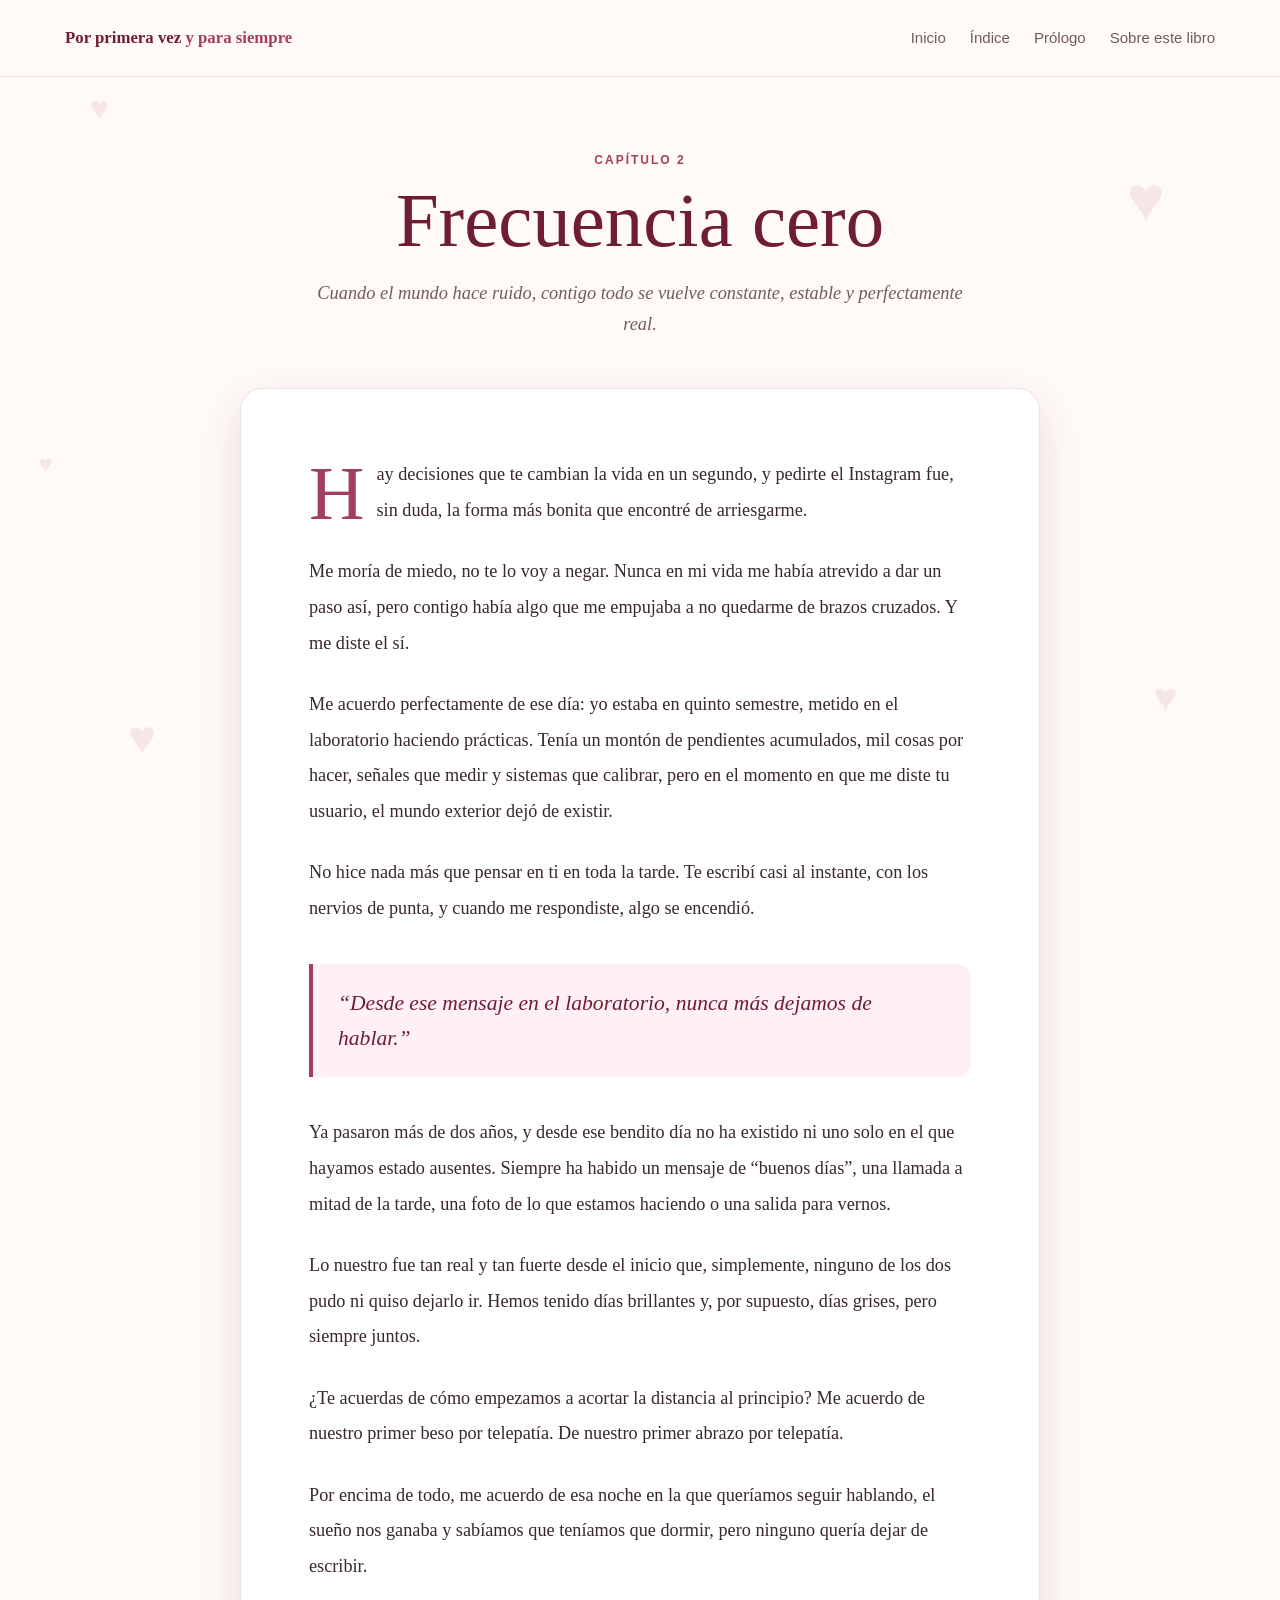
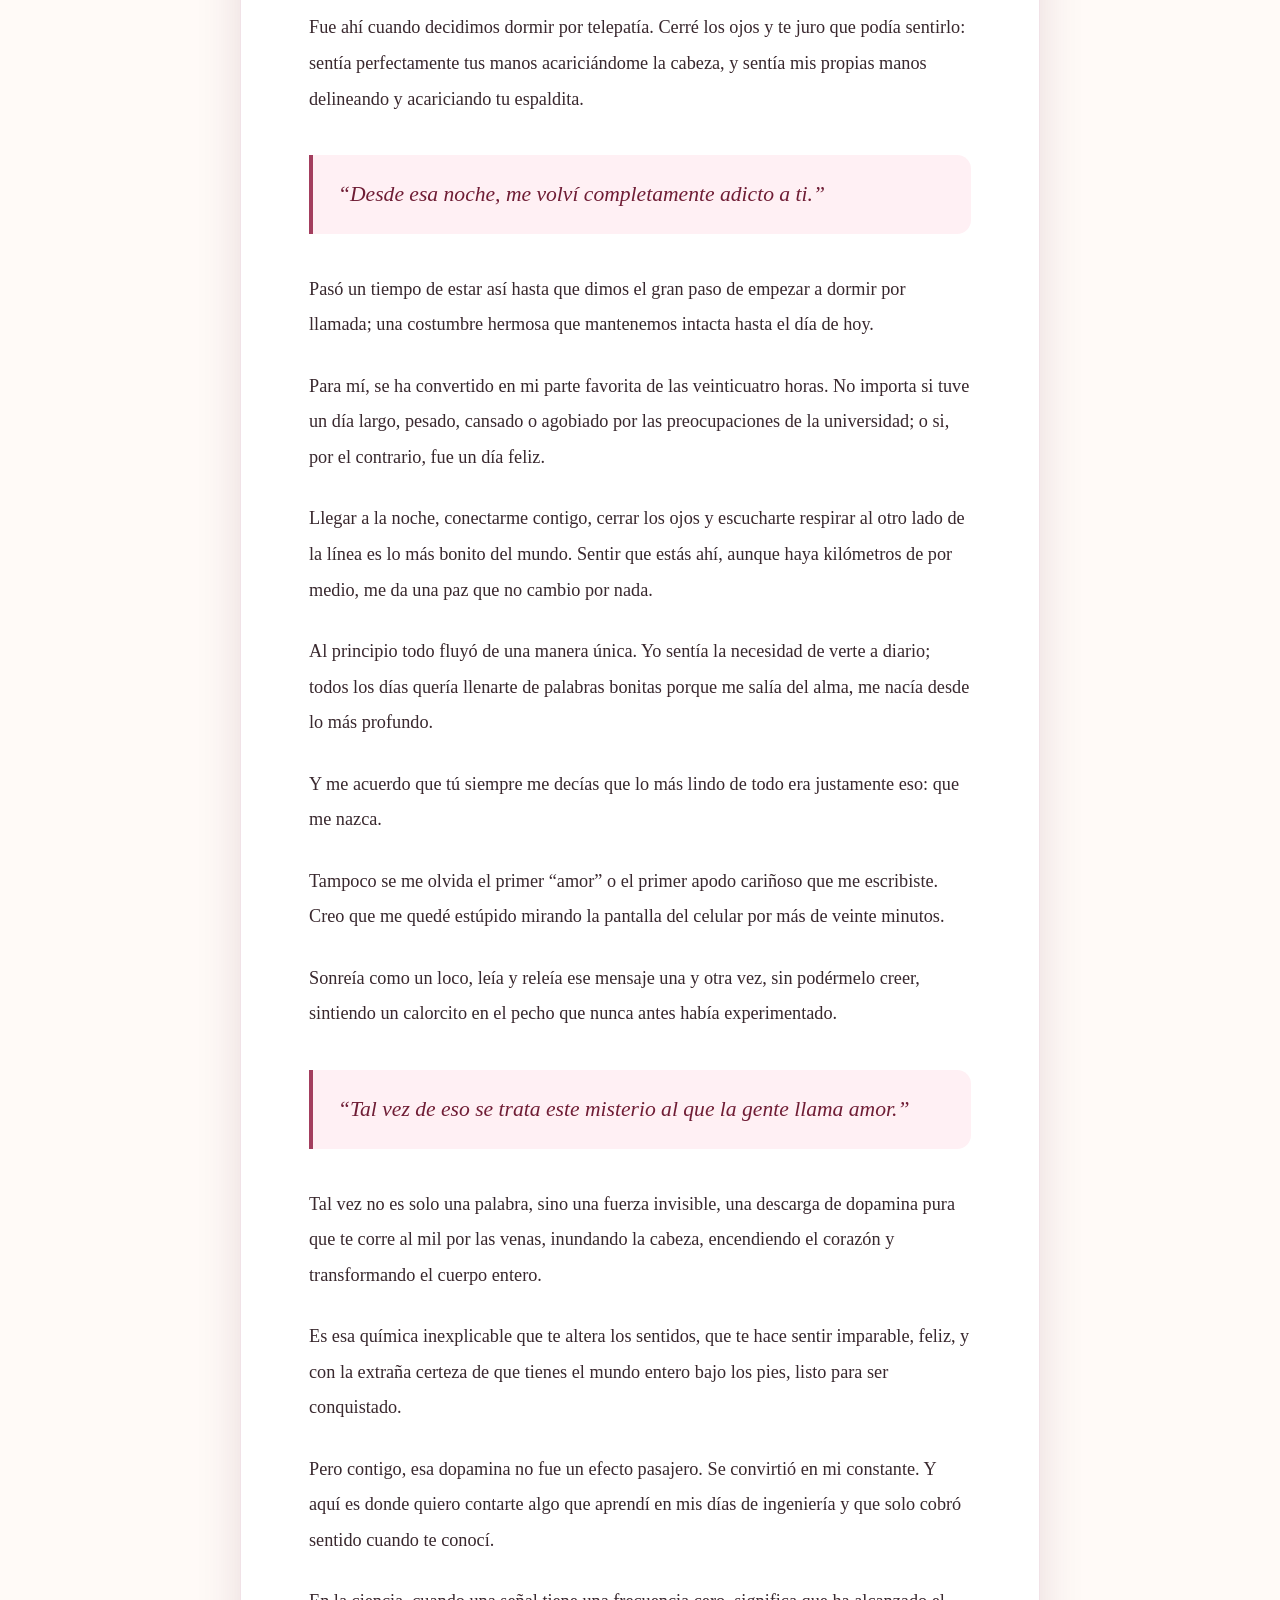
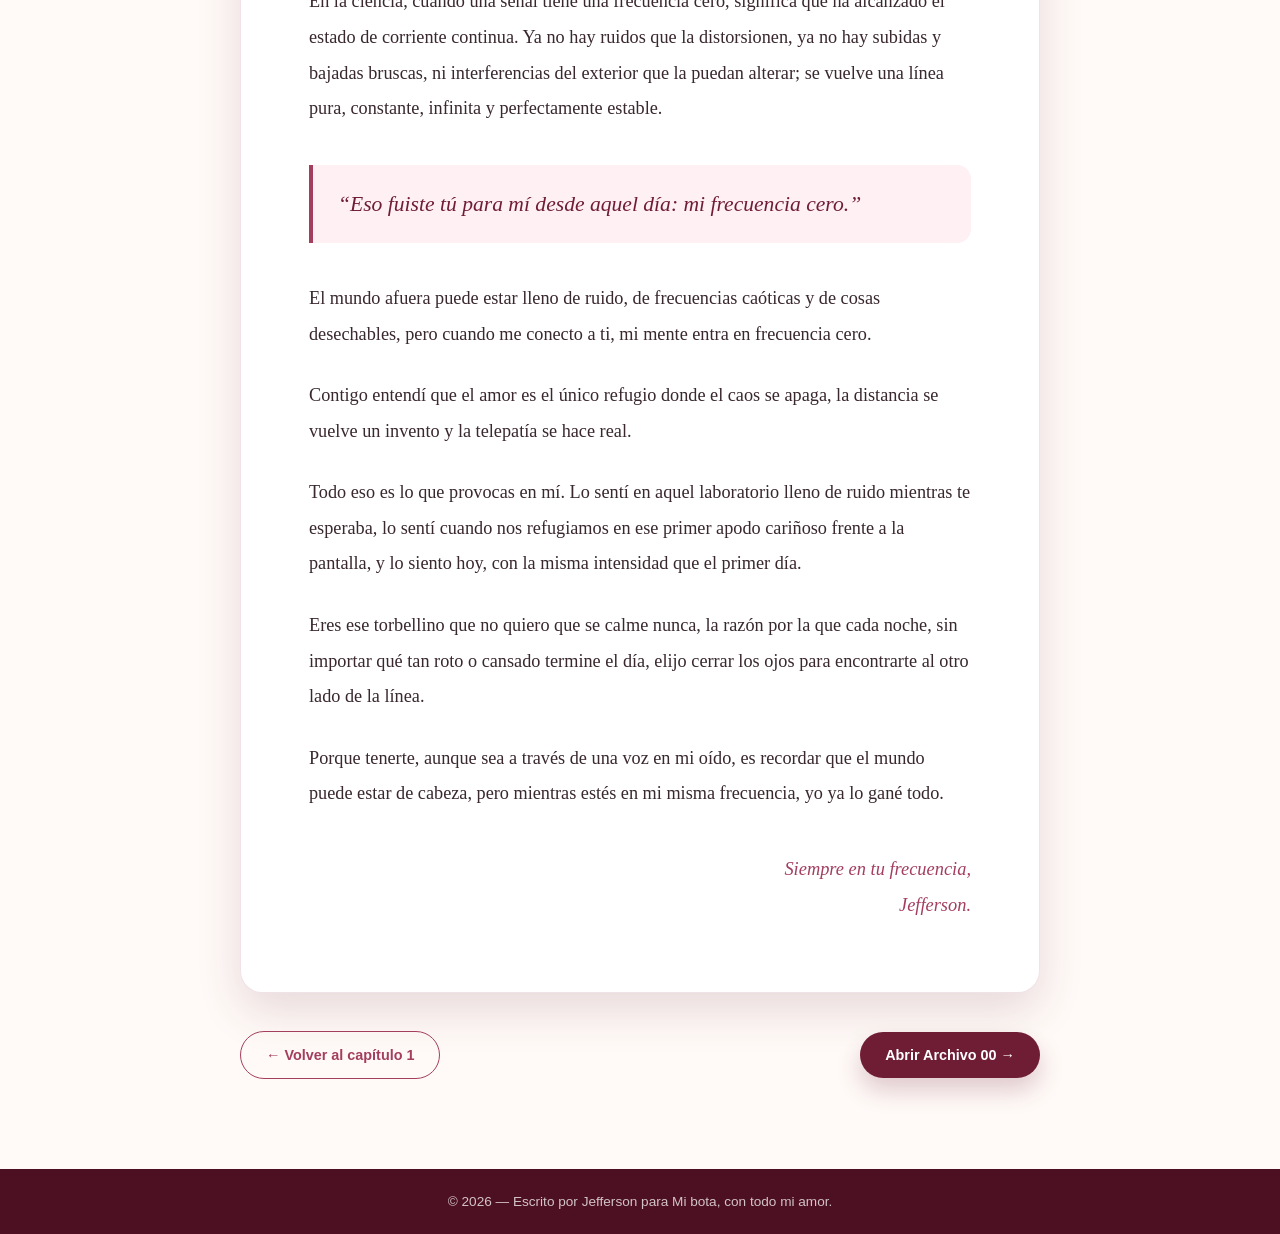
==== capitulos/capitulo-02.html @ 3b8f0e84 "Add files via upload" ====
<!DOCTYPE html>
<html lang="es">
<head>
  <meta charset="UTF-8">
  <meta name="viewport" content="width=device-width, initial-scale=1.0">

  <meta
    name="description"
    content="Capítulo 2 del libro Por primera vez y para siempre."
  >

  <title>Capítulo 2 | Por primera vez y para siempre</title>

  <!-- ARCHIVOS CSS -->
  <link rel="stylesheet" href="../css/variables.css">
  <link rel="stylesheet" href="../css/base.css">
  <link rel="stylesheet" href="../css/componentes.css">
  <link rel="stylesheet" href="../css/lectura.css">
  <link rel="stylesheet" href="../css/responsive.css">
</head>

<body>

  <!-- CORAZONES DE FONDO -->
  <div class="corazones-fondo" aria-hidden="true">
    <span>♥</span>
    <span>♥</span>
    <span>♥</span>
    <span>♥</span>
    <span>♥</span>
  </div>

  <!-- MENÚ SUPERIOR -->
  <header class="encabezado">
    <nav class="navegacion contenedor">

      <a href="../index.html" class="logo">
        Por primera vez <span>y para siempre</span>
      </a>

      <button
        class="boton-menu"
        id="botonMenu"
        aria-label="Abrir menú"
        aria-expanded="false"
      >
        ☰
      </button>

      <ul class="menu" id="menu">
        <li>
          <a href="../index.html">Inicio</a>
        </li>

        <li>
          <a href="../indice.html">Índice</a>
        </li>

        <li>
          <a href="prologo.html">Prólogo</a>
        </li>

        <li>
          <a href="../acerca-del-libro.html">Sobre este libro</a>
        </li>
      </ul>

    </nav>
  </header>

  <!-- CONTENIDO DEL CAPÍTULO -->
  <main class="pagina-lectura">

    <section class="contenedor-lectura">

      <!-- TÍTULO -->
      <header class="encabezado-capitulo">

        <p class="etiqueta-capitulo">
          Capítulo 2
        </p>

        <h1 class="titulo-capitulo">
          Frecuencia cero
        </h1>

        <p class="resumen-capitulo">
          Cuando el mundo hace ruido, contigo todo se vuelve
          constante, estable y perfectamente real.
        </p>

      </header>

      <!-- TEXTO -->
      <article class="texto-libro">

        <p>
          Hay decisiones que te cambian la vida en un segundo, y pedirte
          el Instagram fue, sin duda, la forma más bonita que encontré
          de arriesgarme.
        </p>

        <p>
          Me moría de miedo, no te lo voy a negar. Nunca en mi vida me había
          atrevido a dar un paso así, pero contigo había algo que me empujaba
          a no quedarme de brazos cruzados. Y me diste el sí.
        </p>

        <p>
          Me acuerdo perfectamente de ese día: yo estaba en quinto semestre,
          metido en el laboratorio haciendo prácticas. Tenía un montón de
          pendientes acumulados, mil cosas por hacer, señales que medir y
          sistemas que calibrar, pero en el momento en que me diste tu usuario,
          el mundo exterior dejó de existir.
        </p>

        <p>
          No hice nada más que pensar en ti en toda la tarde. Te escribí casi
          al instante, con los nervios de punta, y cuando me respondiste,
          algo se encendió.
        </p>

        <div class="frase-destacada">
          “Desde ese mensaje en el laboratorio,
          nunca más dejamos de hablar.”
        </div>

        <p>
          Ya pasaron más de dos años, y desde ese bendito día no ha existido
          ni uno solo en el que hayamos estado ausentes. Siempre ha habido un
          mensaje de “buenos días”, una llamada a mitad de la tarde, una foto
          de lo que estamos haciendo o una salida para vernos.
        </p>

        <p>
          Lo nuestro fue tan real y tan fuerte desde el inicio que,
          simplemente, ninguno de los dos pudo ni quiso dejarlo ir.
          Hemos tenido días brillantes y, por supuesto, días grises,
          pero siempre juntos.
        </p>

        <p>
          ¿Te acuerdas de cómo empezamos a acortar la distancia al principio?
          Me acuerdo de nuestro primer beso por telepatía. De nuestro primer
          abrazo por telepatía.
        </p>

        <p>
          Por encima de todo, me acuerdo de esa noche en la que queríamos
          seguir hablando, el sueño nos ganaba y sabíamos que teníamos que
          dormir, pero ninguno quería dejar de escribir.
        </p>

        <p>
          Fue ahí cuando decidimos dormir por telepatía. Cerré los ojos y te
          juro que podía sentirlo: sentía perfectamente tus manos acariciándome
          la cabeza, y sentía mis propias manos delineando y acariciando
          tu espaldita.
        </p>

        <div class="frase-destacada">
          “Desde esa noche, me volví completamente adicto a ti.”
        </div>

        <p>
          Pasó un tiempo de estar así hasta que dimos el gran paso de empezar
          a dormir por llamada; una costumbre hermosa que mantenemos intacta
          hasta el día de hoy.
        </p>

        <p>
          Para mí, se ha convertido en mi parte favorita de las veinticuatro
          horas. No importa si tuve un día largo, pesado, cansado o agobiado
          por las preocupaciones de la universidad; o si, por el contrario,
          fue un día feliz.
        </p>

        <p>
          Llegar a la noche, conectarme contigo, cerrar los ojos y escucharte
          respirar al otro lado de la línea es lo más bonito del mundo.
          Sentir que estás ahí, aunque haya kilómetros de por medio,
          me da una paz que no cambio por nada.
        </p>

        <p>
          Al principio todo fluyó de una manera única. Yo sentía la necesidad
          de verte a diario; todos los días quería llenarte de palabras bonitas
          porque me salía del alma, me nacía desde lo más profundo.
        </p>

        <p>
          Y me acuerdo que tú siempre me decías que lo más lindo de todo era
          justamente eso: que me nazca.
        </p>

        <p>
          Tampoco se me olvida el primer “amor” o el primer apodo cariñoso
          que me escribiste. Creo que me quedé estúpido mirando la pantalla
          del celular por más de veinte minutos.
        </p>

        <p>
          Sonreía como un loco, leía y releía ese mensaje una y otra vez,
          sin podérmelo creer, sintiendo un calorcito en el pecho que nunca
          antes había experimentado.
        </p>

        <div class="frase-destacada">
          “Tal vez de eso se trata este misterio
          al que la gente llama amor.”
        </div>

        <p>
          Tal vez no es solo una palabra, sino una fuerza invisible, una
          descarga de dopamina pura que te corre al mil por las venas,
          inundando la cabeza, encendiendo el corazón y transformando
          el cuerpo entero.
        </p>

        <p>
          Es esa química inexplicable que te altera los sentidos, que te hace
          sentir imparable, feliz, y con la extraña certeza de que tienes el
          mundo entero bajo los pies, listo para ser conquistado.
        </p>

        <p>
          Pero contigo, esa dopamina no fue un efecto pasajero.
          Se convirtió en mi constante. Y aquí es donde quiero contarte
          algo que aprendí en mis días de ingeniería y que solo cobró
          sentido cuando te conocí.
        </p>

        <p>
          En la ciencia, cuando una señal tiene una frecuencia cero,
          significa que ha alcanzado el estado de corriente continua.
          Ya no hay ruidos que la distorsionen, ya no hay subidas y bajadas
          bruscas, ni interferencias del exterior que la puedan alterar;
          se vuelve una línea pura, constante, infinita y perfectamente estable.
        </p>

        <div class="frase-destacada">
          “Eso fuiste tú para mí desde aquel día:
          mi frecuencia cero.”
        </div>

        <p>
          El mundo afuera puede estar lleno de ruido, de frecuencias caóticas
          y de cosas desechables, pero cuando me conecto a ti, mi mente entra
          en frecuencia cero.
        </p>

        <p>
          Contigo entendí que el amor es el único refugio donde el caos se apaga,
          la distancia se vuelve un invento y la telepatía se hace real.
        </p>

        <p>
          Todo eso es lo que provocas en mí. Lo sentí en aquel laboratorio
          lleno de ruido mientras te esperaba, lo sentí cuando nos refugiamos
          en ese primer apodo cariñoso frente a la pantalla, y lo siento hoy,
          con la misma intensidad que el primer día.
        </p>

        <p>
          Eres ese torbellino que no quiero que se calme nunca, la razón por la
          que cada noche, sin importar qué tan roto o cansado termine el día,
          elijo cerrar los ojos para encontrarte al otro lado de la línea.
        </p>

        <p>
          Porque tenerte, aunque sea a través de una voz en mi oído, es recordar
          que el mundo puede estar de cabeza, pero mientras estés en mi misma
          frecuencia, yo ya lo gané todo.
        </p>

        <p class="firma-capitulo">
          Siempre en tu frecuencia,<br>
          Jefferson.
        </p>

      </article>

      <!-- NAVEGACIÓN: CAPÍTULO 1 ← CAPÍTULO 2 → ARCHIVO 00 -->
      <nav class="navegacion-lectura" aria-label="Navegación del libro">

        <a href="capitulo-01.html" class="boton boton-secundario">
          ← Volver al capítulo 1
        </a>

        <a href="nota-mapa-del-tiempo.html" class="boton boton-principal">
          Abrir Archivo 00 →
        </a>

      </nav>

    </section>

  </main>

  <!-- PIE DE PÁGINA -->
  <footer class="pie-pagina">
    <p>
      © 2026 — Escrito por Jefferson para Mi bota, con todo mi amor.
    </p>
  </footer>

  <script src="../js/main.js"></script>

</body>
</html>
---- css/variables.css ----
:root {
  /* Colores principales */
  --color-vino: #6f1d35;
  --color-vino-oscuro: #4d1022;
  --color-rosa-oscuro: #a33e5e;
  --color-rosa: #e9a9bc;
  --color-rosa-claro: #fff0f4;
  --color-crema: #fffaf7;
  --color-blanco: #ffffff;
  --color-texto: #39282e;
  --color-texto-suave: #725a61;

  /* Tipografías */
  --fuente-titulos: Georgia, "Times New Roman", serif;
  --fuente-texto: "Segoe UI", Arial, sans-serif;
  --fuente-romantica: Georgia, "Times New Roman", serif;

  /* Tamaños generales */
  --ancho-contenido: 1150px;
  --ancho-lectura: 800px;

  /* Bordes y sombras */
  --borde-suave: 1px solid rgba(163, 62, 94, 0.15);
  --sombra-suave: 0 18px 45px rgba(90, 22, 47, 0.14);
  --radio-grande: 22px;
  --radio-boton: 999px;

  /* Transiciones */
  --transicion: 0.3s ease;
}
---- css/base.css ----
* {
  margin: 0;
  padding: 0;
  box-sizing: border-box;
}

html {
  scroll-behavior: smooth;
}

body {
  background-color: var(--color-crema);
  color: var(--color-texto);
  font-family: var(--fuente-texto);
  overflow-x: hidden;
}

a {
  color: inherit;
  text-decoration: none;
}

img {
  display: block;
  max-width: 100%;
}

button {
  font: inherit;
}

.contenedor {
  width: min(var(--ancho-contenido), 90%);
  margin: 0 auto;
}

/* Corazones decorativos del fondo */

.corazones-fondo {
  position: fixed;
  inset: 0;
  z-index: -1;
  overflow: hidden;
  pointer-events: none;
}

.corazones-fondo span {
  position: absolute;
  color: rgba(163, 62, 94, 0.10);
  font-size: 2rem;
  animation: flotar 10s ease-in-out infinite;
}

.corazones-fondo span:nth-child(1) {
  top: 10%;
  left: 7%;
  font-size: 2rem;
}

.corazones-fondo span:nth-child(2) {
  top: 18%;
  right: 9%;
  font-size: 4rem;
  animation-delay: 1s;
}

.corazones-fondo span:nth-child(3) {
  bottom: 15%;
  left: 10%;
  font-size: 3rem;
  animation-delay: 3s;
}

.corazones-fondo span:nth-child(4) {
  bottom: 20%;
  right: 8%;
  font-size: 2.5rem;
  animation-delay: 2s;
}

.corazones-fondo span:nth-child(5) {
  top: 50%;
  left: 3%;
  font-size: 1.5rem;
  animation-delay: 4s;
}

@keyframes flotar {
  0%,
  100% {
    transform: translateY(0) rotate(0deg);
  }

  50% {
    transform: translateY(-22px) rotate(10deg);
  }
}
---- css/componentes.css ----
/* =========================
   MENÚ SUPERIOR
========================= */

.encabezado {
  position: fixed;
  top: 0;
  left: 0;
  width: 100%;
  z-index: 100;

  background: rgba(255, 250, 247, 0.92);
  border-bottom: var(--borde-suave);
  backdrop-filter: blur(12px);
}

.navegacion {
  min-height: 76px;

  display: flex;
  justify-content: space-between;
  align-items: center;
  gap: 25px;
}

.logo {
  color: var(--color-vino);
  font-family: var(--fuente-titulos);
  font-size: 1.05rem;
  font-weight: bold;
}

.logo span {
  color: var(--color-rosa-oscuro);
}

.menu {
  display: flex;
  align-items: center;
  gap: 24px;
  list-style: none;
}

.menu a {
  color: var(--color-texto-suave);
  font-size: 0.94rem;
  transition: var(--transicion);
}

.menu a:hover {
  color: var(--color-rosa-oscuro);
}

.boton-menu {
  display: none;
  border: none;
  background: transparent;
  color: var(--color-vino);
  cursor: pointer;
  font-size: 1.8rem;
}

/* =========================
   PORTADA
========================= */

.portada {
  min-height: 100vh;
  padding: 145px 0 85px;

  display: grid;
  grid-template-columns: 1.1fr 0.9fr;
  align-items: center;
  gap: 60px;
}

.etiqueta {
  color: var(--color-rosa-oscuro);
  font-size: 0.75rem;
  font-weight: bold;
  letter-spacing: 2px;
  margin-bottom: 20px;
  text-transform: uppercase;
}

.portada h1 {
  color: var(--color-vino);
  font-family: var(--fuente-titulos);
  font-size: clamp(3.3rem, 6vw, 6.3rem);
  font-weight: normal;
  line-height: 0.96;
  margin-bottom: 25px;
}

.subtitulo {
  max-width: 600px;
  color: var(--color-texto-suave);
  font-family: var(--fuente-romantica);
  font-size: clamp(1rem, 2vw, 1.18rem);
  line-height: 1.8;
  margin-bottom: 22px;
}

.firma {
  color: var(--color-rosa-oscuro);
  font-family: var(--fuente-romantica);
  font-size: 1.1rem;
  font-style: italic;
  margin-bottom: 35px;
}

/* =========================
   BOTONES
========================= */

.grupo-botones {
  display: flex;
  flex-wrap: wrap;
  gap: 14px;
}

.boton {
  display: inline-flex;
  align-items: center;
  justify-content: center;

  padding: 15px 25px;
  border-radius: var(--radio-boton);

  font-size: 0.9rem;
  font-weight: bold;

  transition: var(--transicion);
}

.boton-principal {
  background-color: var(--color-vino);
  box-shadow: 0 12px 25px rgba(111, 29, 53, 0.22);
  color: var(--color-blanco);
}

.boton-principal:hover {
  background-color: var(--color-vino-oscuro);
  transform: translateY(-4px);
}

.boton-secundario {
  border: 1px solid var(--color-rosa-oscuro);
  color: var(--color-rosa-oscuro);
}

.boton-secundario:hover {
  background-color: var(--color-rosa-claro);
  transform: translateY(-4px);
}

/* =========================
   LIBRO DECORATIVO
========================= */

.libro-visual {
  display: flex;
  justify-content: center;
}

.libro-portada {
  width: min(390px, 100%);
  aspect-ratio: 0.68;

  position: relative;
  overflow: hidden;

  display: flex;
  flex-direction: column;
  justify-content: space-between;

  padding: 42px 35px;

  background:
    linear-gradient(135deg, rgba(255, 255, 255, 0.14), transparent),
    linear-gradient(145deg, #962f50, var(--color-vino-oscuro));

  border-radius: 8px 22px 22px 8px;

  box-shadow:
    -12px 14px 0 #42101f,
    18px 24px 45px rgba(65, 11, 29, 0.28);

  color: var(--color-blanco);
  transform: rotate(4deg);
  transition: var(--transicion);
}

.libro-portada:hover {
  transform: rotate(0deg) translateY(-10px);
}

.libro-portada::before {
  content: "";
  position: absolute;
  top: -130px;
  right: -120px;

  width: 280px;
  height: 280px;

  border: 1px solid rgba(255, 255, 255, 0.22);
  border-radius: 50%;
}

.libro-portada::after {
  content: "♥";
  position: absolute;
  right: 25px;
  bottom: 18px;

  color: rgba(255, 255, 255, 0.11);
  font-size: 7rem;
}

.libro-etiqueta {
  position: relative;
  z-index: 1;

  margin-bottom: 22px;

  font-size: 0.68rem;
  letter-spacing: 3px;
  opacity: 0.85;
  text-transform: uppercase;
}

.libro-portada h2 {
  position: relative;
  z-index: 1;

  font-family: var(--fuente-titulos);
  font-size: clamp(2.3rem, 4vw, 4rem);
  font-weight: normal;
  line-height: 1;
}

.libro-frase {
  position: relative;
  z-index: 1;

  border-top: 1px solid rgba(255, 255, 255, 0.28);
  padding-top: 20px;

  font-family: var(--fuente-romantica);
  font-size: 1rem;
  font-style: italic;
}

/* =========================
   FRASE FINAL
========================= */

.frase-inicio {
  padding: 80px 0;

  background: linear-gradient(
    180deg,
    var(--color-rosa-claro),
    var(--color-crema)
  );

  text-align: center;
}

.frase-inicio p {
  max-width: 760px;
  margin: 0 auto;

  color: var(--color-vino);
  font-family: var(--fuente-romantica);
  font-size: clamp(1.4rem, 3vw, 2.2rem);
  font-style: italic;
  line-height: 1.5;
}

/* =========================
   PIE DE PÁGINA
========================= */

.pie-pagina {
  padding: 25px 15px;

  background-color: var(--color-vino-oscuro);
  color: rgba(255, 255, 255, 0.75);

  font-size: 0.85rem;
  text-align: center;
}
---- css/lectura.css ----
/* =========================================
   PÁGINAS DE LECTURA:
   PRÓLOGO Y CAPÍTULOS
========================================= */

.pagina-lectura {
  min-height: 100vh;
  padding: 150px 0 90px;
}

.contenedor-lectura {
  width: min(var(--ancho-lectura), 90%);
  margin: 0 auto;
}

.encabezado-capitulo {
  max-width: 650px;
  margin: 0 auto 48px;
  text-align: center;
}

.etiqueta-capitulo {
  display: inline-block;
  margin-bottom: 16px;

  color: var(--color-rosa-oscuro);
  font-size: 0.75rem;
  font-weight: bold;
  letter-spacing: 2px;
  text-transform: uppercase;
}

.titulo-capitulo {
  margin-bottom: 18px;

  color: var(--color-vino);
  font-family: var(--fuente-titulos);
  font-size: clamp(2.8rem, 6vw, 5rem);
  font-weight: normal;
  line-height: 1;
}

.resumen-capitulo {
  color: var(--color-texto-suave);
  font-family: var(--fuente-romantica);
  font-size: clamp(1rem, 2vw, 1.15rem);
  font-style: italic;
  line-height: 1.7;
}

/* Caja donde se lee el texto */

.texto-libro {
  padding: clamp(30px, 6vw, 68px);

  background-color: var(--color-blanco);
  border: var(--borde-suave);
  border-radius: var(--radio-grande);
  box-shadow: var(--sombra-suave);

  color: var(--color-texto);
  font-family: var(--fuente-romantica);
  font-size: clamp(1rem, 2vw, 1.14rem);
  line-height: 1.95;
}

.texto-libro p {
  margin-bottom: 26px;
}

.texto-libro p:last-child {
  margin-bottom: 0;
}

/* Letra grande al inicio del primer párrafo */

.texto-libro p:first-child::first-letter {
  float: left;
  padding-top: 12px;
  padding-right: 12px;

  color: var(--color-rosa-oscuro);
  font-family: var(--fuente-titulos);
  font-size: 4.8rem;
  line-height: 0.65;
}

/* Frases importantes */

.frase-destacada {
  margin: 38px 0;
  padding: 22px 25px;

  border-left: 4px solid var(--color-rosa-oscuro);
  border-radius: 0 14px 14px 0;
  background-color: var(--color-rosa-claro);

  color: var(--color-vino);
  font-family: var(--fuente-romantica);
  font-size: clamp(1.1rem, 2.5vw, 1.35rem);
  font-style: italic;
  line-height: 1.6;
}

/* Firma dentro del texto */

.firma-capitulo {
  margin-top: 40px;

  color: var(--color-rosa-oscuro);
  font-family: var(--fuente-romantica);
  font-size: 1.15rem;
  font-style: italic;
  text-align: right;
}

/* Botones para pasar entre páginas */

.navegacion-lectura {
  display: flex;
  justify-content: space-between;
  align-items: center;
  gap: 16px;

  margin-top: 38px;
}

/* Celular */

@media (max-width: 650px) {
  .pagina-lectura {
    padding: 115px 0 70px;
  }

  .encabezado-capitulo {
    margin-bottom: 35px;
  }

  .navegacion-lectura {
    flex-direction: column;
  }

  .navegacion-lectura .boton {
    width: 100%;
  }

  .texto-libro p:first-child::first-letter {
    font-size: 4.1rem;
  }
}
---- css/responsive.css ----
/* TABLET */

@media (max-width: 900px) {
  .portada {
    grid-template-columns: 1fr;
    gap: 45px;
    text-align: center;
  }

  .subtitulo {
    margin-right: auto;
    margin-left: auto;
  }

  .grupo-botones {
    justify-content: center;
  }

  .libro-portada {
    width: min(340px, 85%);
  }
}

/* CELULAR */

@media (max-width: 650px) {
  .navegacion {
    min-height: 68px;
  }

  .boton-menu {
    display: block;
  }

  .menu {
    position: absolute;
    top: 68px;
    left: 0;

    display: none;
    flex-direction: column;
    gap: 20px;

    width: 100%;
    padding: 26px 0;

    background: rgba(255, 250, 247, 0.98);
    border-bottom: var(--borde-suave);
  }

  .menu.activo {
    display: flex;
  }

  .portada {
    min-height: auto;
    padding: 115px 0 70px;
  }

  .portada h1 {
    font-size: clamp(3rem, 15vw, 4.4rem);
  }

  .libro-portada {
    width: 270px;
    padding: 32px 26px;
  }

  .libro-portada h2 {
    font-size: 2.35rem;
  }

  .grupo-botones {
    flex-direction: column;
  }

  .boton {
    width: 100%;
  }

  .frase-inicio {
    padding: 65px 0;
  }
}
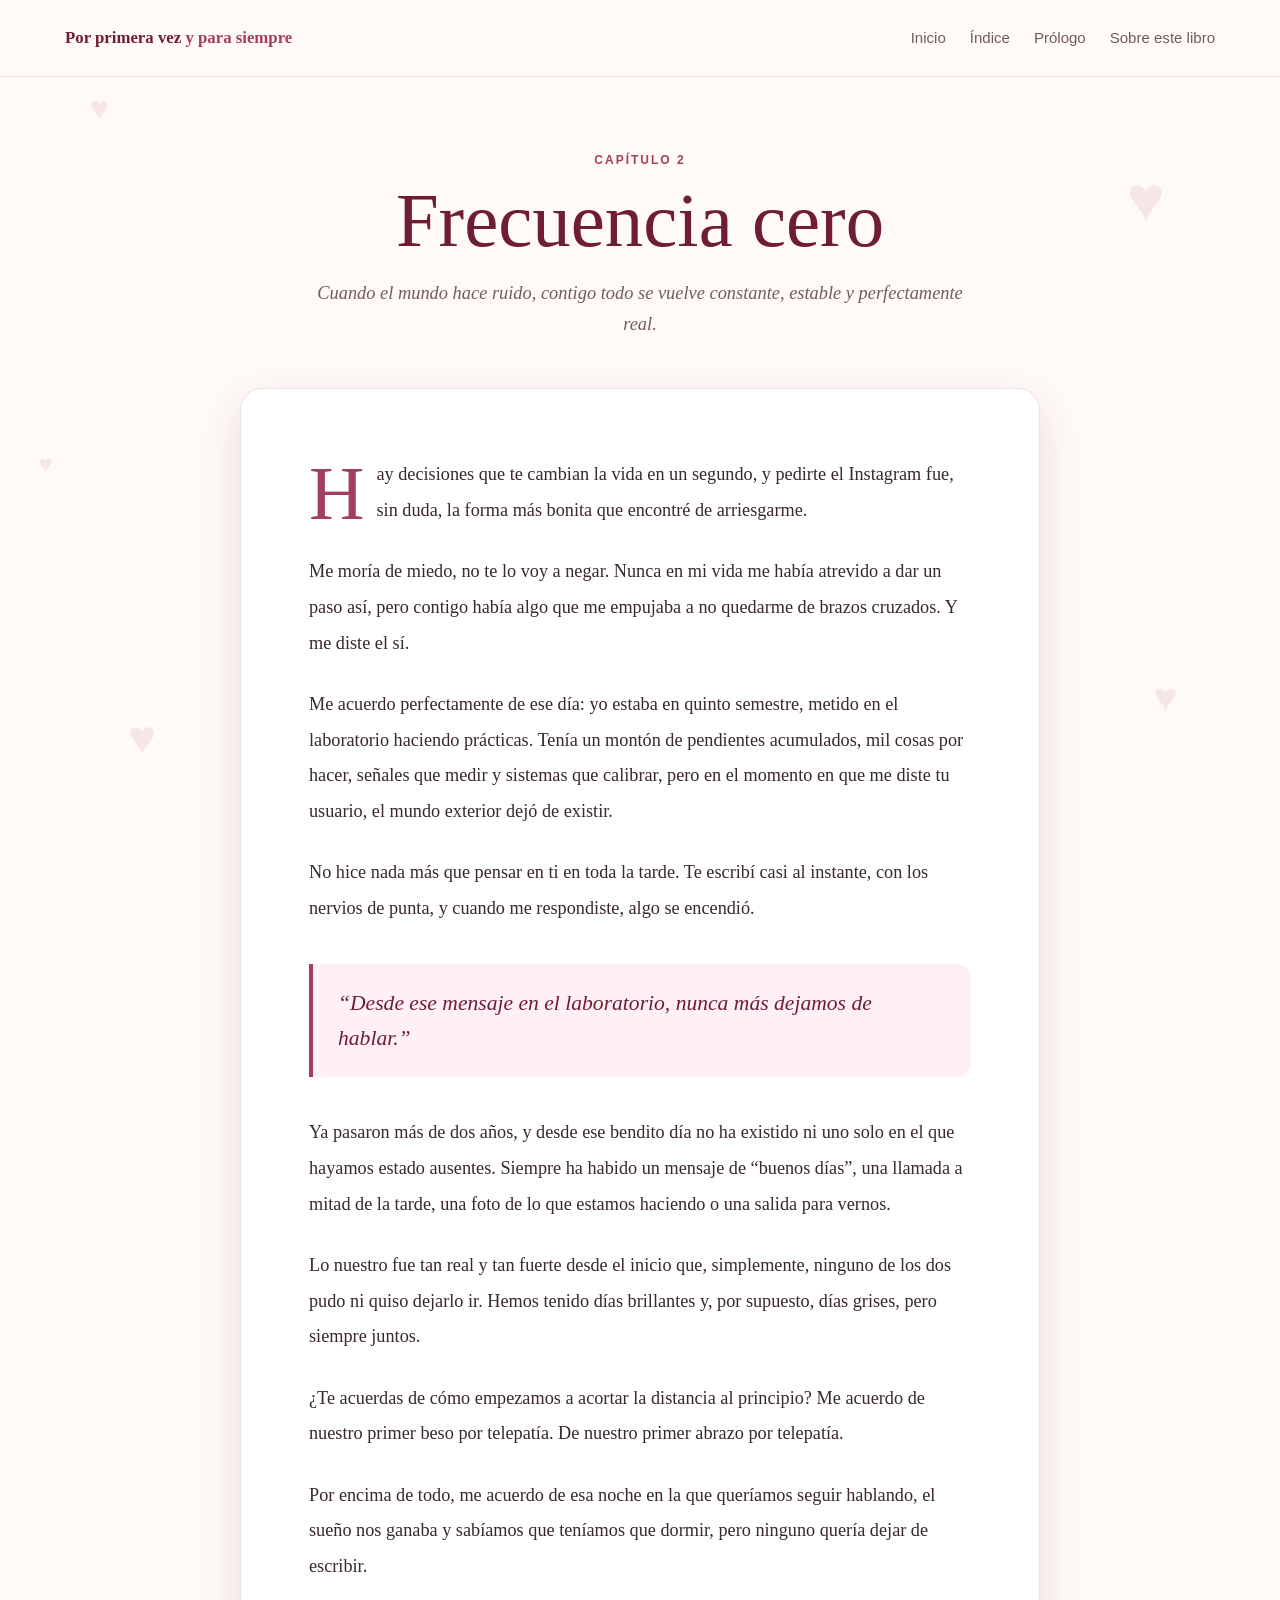
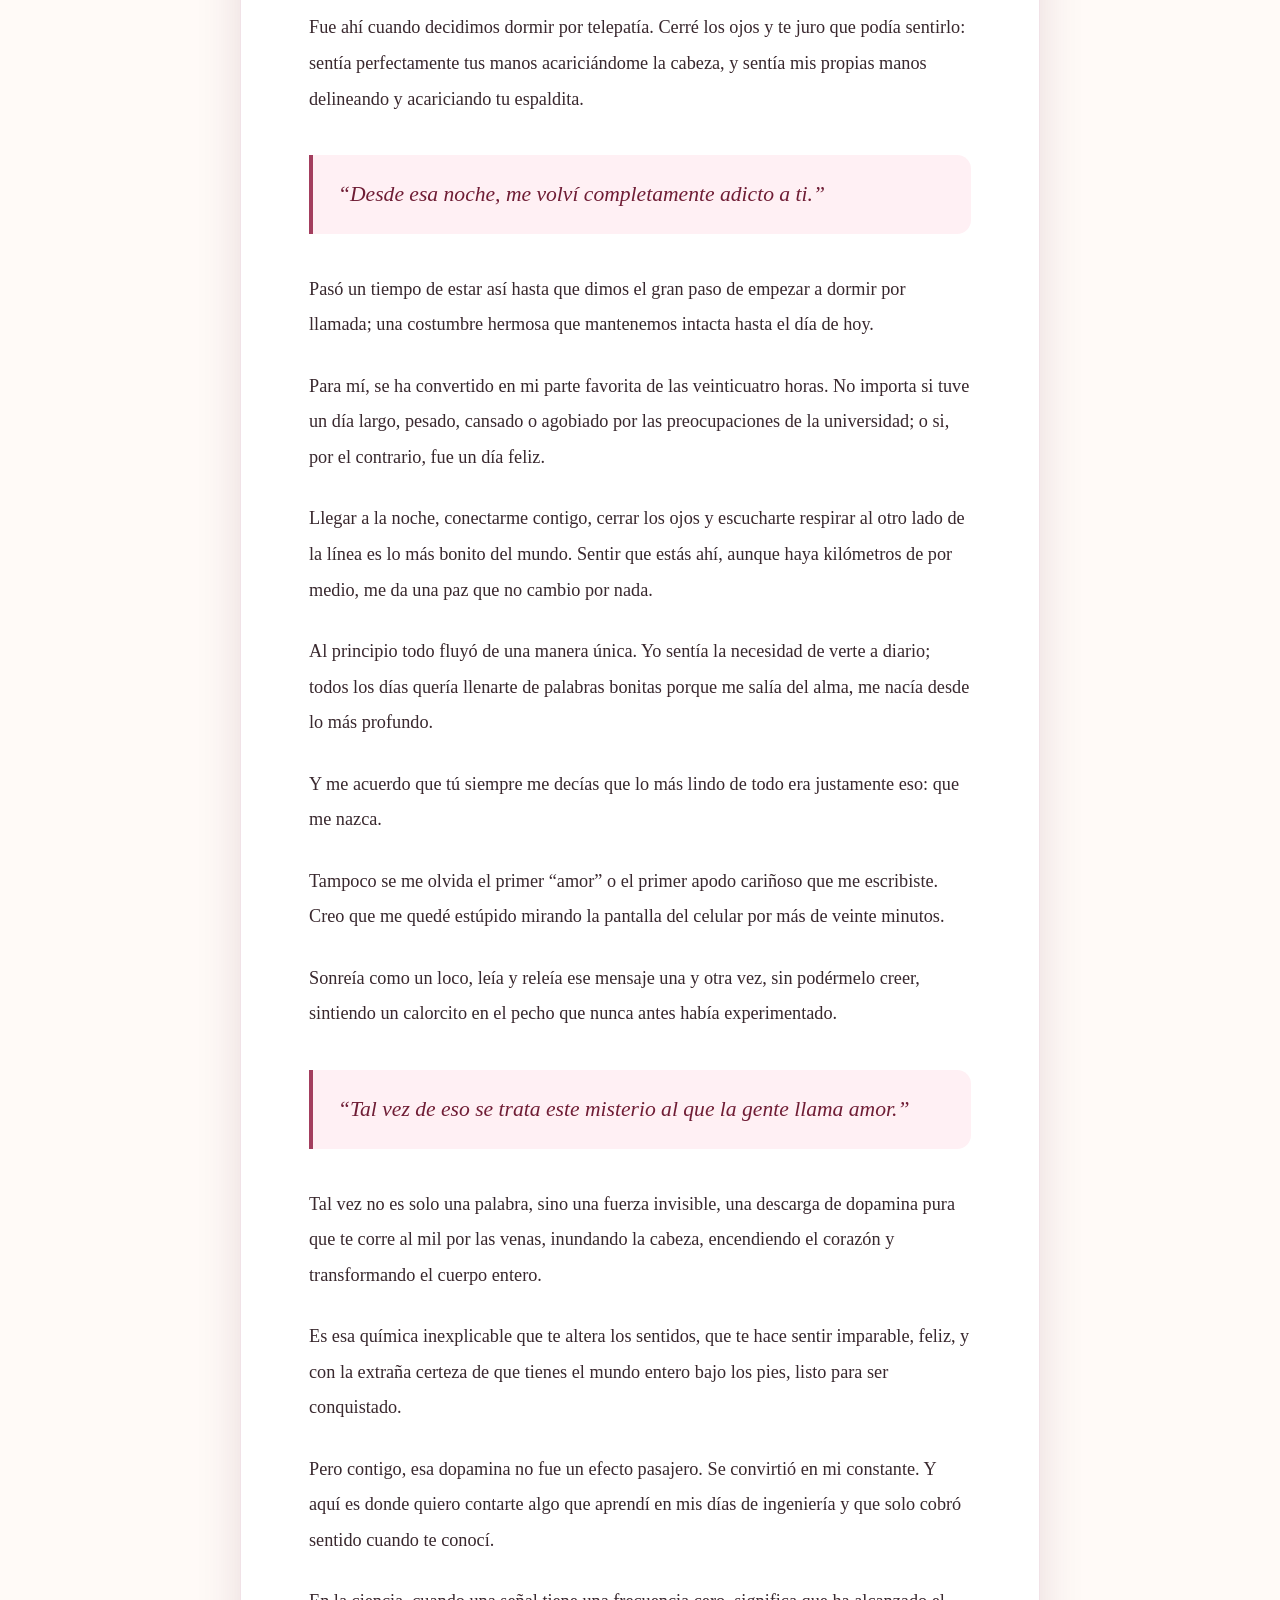
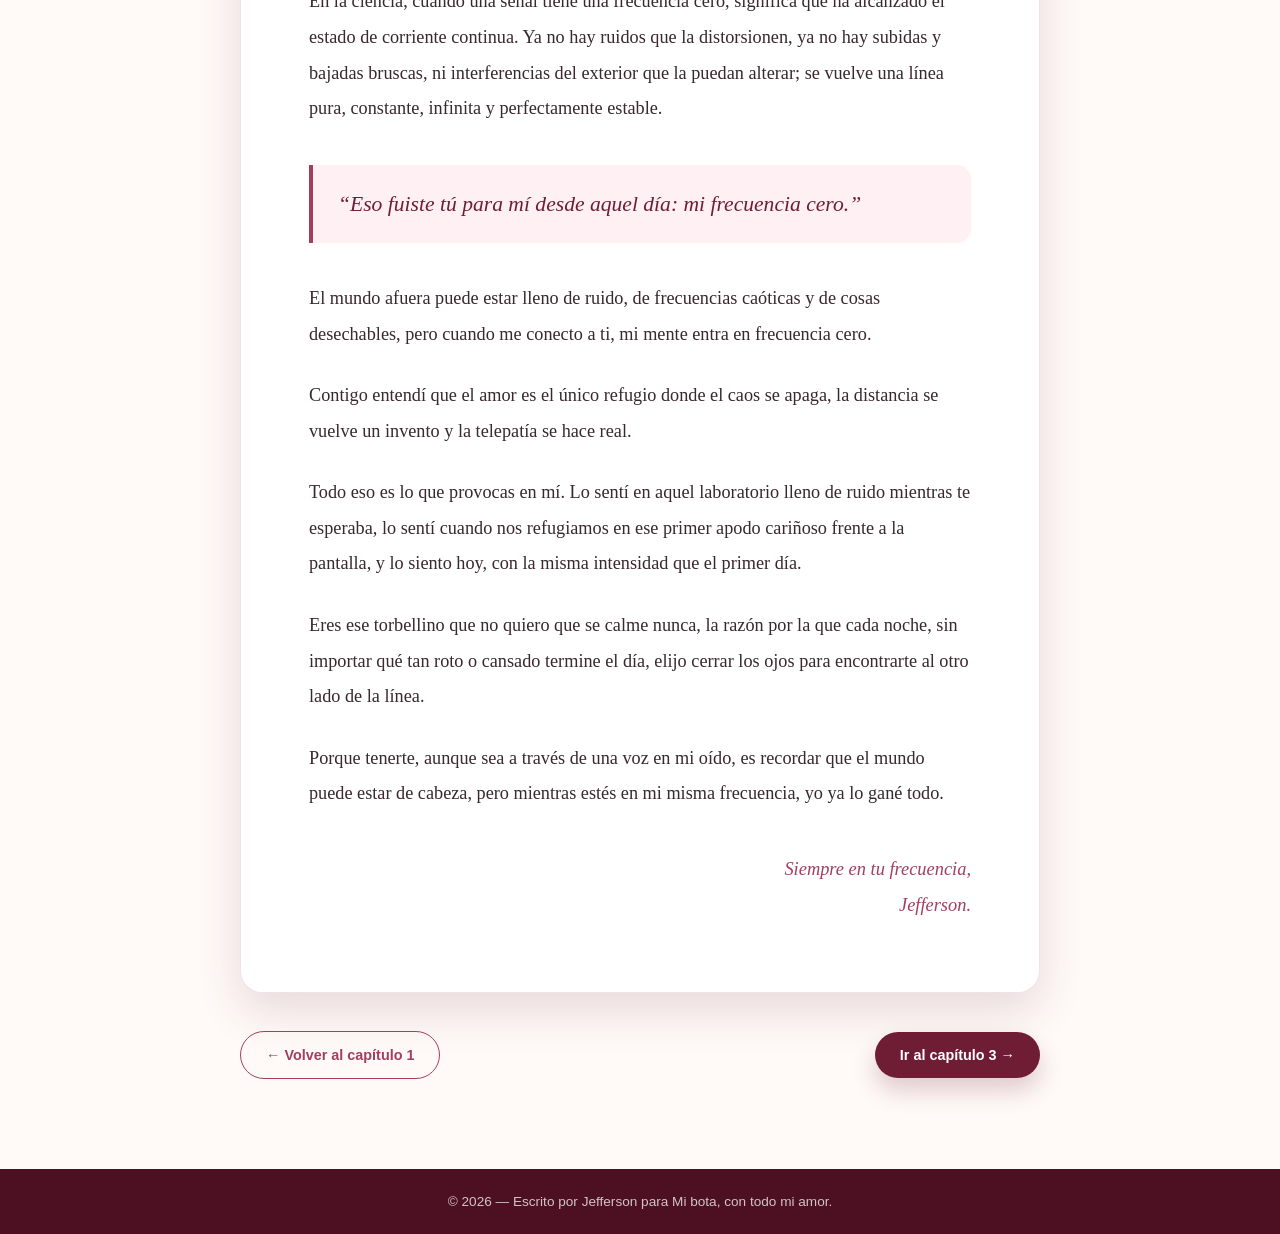
==== commit bd0811d0: "Refactor chapter 2 HTML structure and navigation Updated navigation links and cleaned up HTML struct" ====
--- a/capitulos/capitulo-02.html
+++ b/capitulos/capitulo-02.html
@@ -282,15 +282,12 @@
 
       <!-- NAVEGACIÓN: CAPÍTULO 1 ← CAPÍTULO 2 → ARCHIVO 00 -->
       <nav class="navegacion-lectura" aria-label="Navegación del libro">
-
         <a href="capitulo-01.html" class="boton boton-secundario">
           ← Volver al capítulo 1
         </a>
-
-        <a href="nota-mapa-del-tiempo.html" class="boton boton-principal">
-          Abrir Archivo 00 →
+        <a href="capitulo-03.html" class="boton boton-principal">
+          Ir al capítulo 3 →
         </a>
-
       </nav>
 
     </section>
@@ -307,4 +304,4 @@
   <script src="../js/main.js"></script>
 
 </body>
-</html>+</html>
